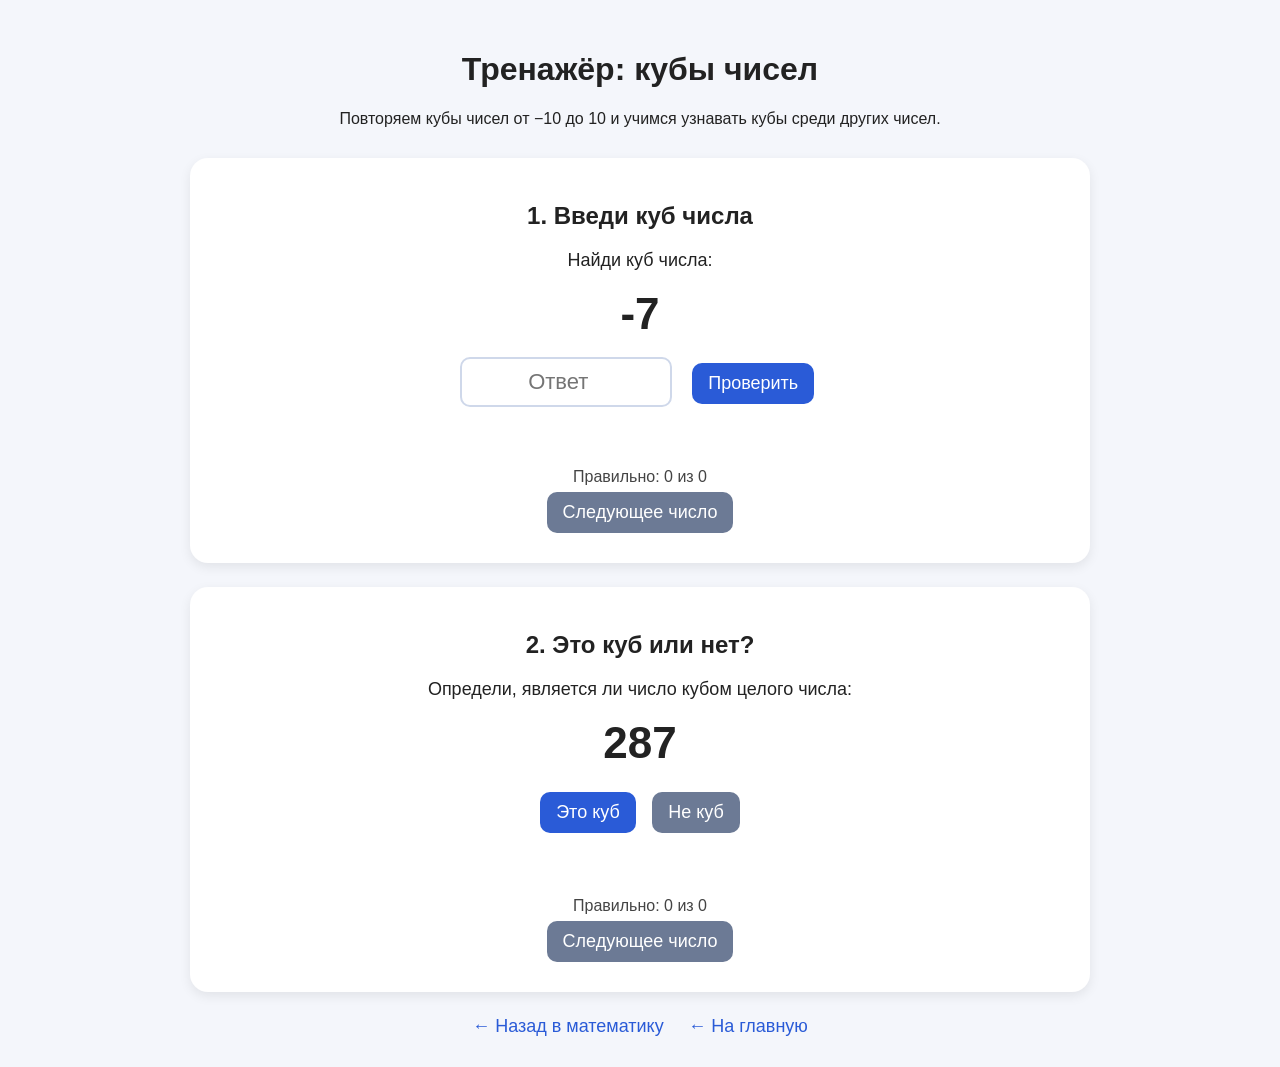
==== math/cubes.html @ 2a04d63e "Create cubes.html" ====
<!DOCTYPE html>
<html lang="ru">
<head>
  <meta charset="UTF-8" />
  <meta name="viewport" content="width=device-width, initial-scale=1.0" />
  <title>Тренажёр: кубы чисел</title>
  <link rel="stylesheet" href="../style.css" />
  <style>
    .wrapper {
      max-width: 900px;
      margin: 0 auto;
    }

    .trainer-box {
      background: white;
      border-radius: 18px;
      box-shadow: 0 4px 12px rgba(0,0,0,0.08);
      padding: 24px;
      margin: 24px 0;
      text-align: center;
    }

    .big-number {
      font-size: 44px;
      font-weight: bold;
      margin: 18px 0;
    }

    .subtitle {
      font-size: 18px;
      margin-bottom: 10px;
    }

    input[type="number"] {
      font-size: 22px;
      padding: 10px 14px;
      width: 180px;
      border: 2px solid #cfd8ea;
      border-radius: 10px;
      text-align: center;
      margin-right: 10px;
    }

    button {
      font-size: 18px;
      padding: 10px 16px;
      border: none;
      border-radius: 10px;
      cursor: pointer;
      background: #2a5bd7;
      color: white;
      margin: 6px;
    }

    button:hover {
      opacity: 0.92;
    }

    .secondary-btn {
      background: #6c7a95;
    }

    .answer-buttons {
      margin-top: 16px;
    }

    .feedback {
      font-size: 20px;
      margin-top: 16px;
      min-height: 32px;
      font-weight: 600;
    }

    .small-text {
      color: #555;
      font-size: 15px;
    }

    .nav-links {
      margin-top: 24px;
    }

    .nav-links a {
      margin: 0 10px;
      font-size: 18px;
    }

    .stats {
      margin-top: 10px;
      font-size: 16px;
      color: #444;
    }
  </style>
</head>
<body>
  <div class="wrapper">
    <header>
      <h1>Тренажёр: кубы чисел</h1>
      <p>Повторяем кубы чисел от −10 до 10 и учимся узнавать кубы среди других чисел.</p>
    </header>

    <main>
      <section class="trainer-box">
        <h2>1. Введи куб числа</h2>
        <p class="subtitle">Найди куб числа:</p>
        <div id="cubeTaskNumber" class="big-number">3</div>

        <div>
          <input type="number" id="cubeAnswerInput" placeholder="Ответ" />
          <button onclick="checkCubeAnswer()">Проверить</button>
        </div>

        <div id="cubeFeedback" class="feedback"></div>
        <div id="cubeStats" class="stats"></div>

        <div>
          <button class="secondary-btn" onclick="nextCubeTask()">Следующее число</button>
        </div>
      </section>

      <section class="trainer-box">
        <h2>2. Это куб или нет?</h2>
        <p class="subtitle">Определи, является ли число кубом целого числа:</p>
        <div id="recognitionNumber" class="big-number">125</div>

        <div class="answer-buttons">
          <button onclick="checkRecognition(true)">Это куб</button>
          <button class="secondary-btn" onclick="checkRecognition(false)">Не куб</button>
        </div>

        <div id="recognitionFeedback" class="feedback"></div>
        <div id="recognitionStats" class="stats"></div>

        <div>
          <button class="secondary-btn" onclick="nextRecognitionTask()">Следующее число</button>
        </div>
      </section>

      <div class="nav-links">
        <a href="index.html">← Назад в математику</a>
        <a href="../index.html">← На главную</a>
      </div>
    </main>
  </div>

  <script>
    // ===== ТРЕНАЖЁР 1: ВВЕСТИ КУБ =====
    let currentCubeNumber = 0;
    let cubeAttempts = 0;
    let cubeCorrect = 0;
    let cubeTotal = 0;

    function randomInt(min, max) {
      return Math.floor(Math.random() * (max - min + 1)) + min;
    }

    function nextCubeTask() {
      currentCubeNumber = randomInt(-10, 10);
      cubeAttempts = 0;

      document.getElementById("cubeTaskNumber").textContent = currentCubeNumber;
      document.getElementById("cubeAnswerInput").value = "";
      document.getElementById("cubeFeedback").textContent = "";
      updateCubeStats();
    }

    function checkCubeAnswer() {
      const input = document.getElementById("cubeAnswerInput");
      const feedback = document.getElementById("cubeFeedback");
      const userAnswer = Number(input.value);
      const correctAnswer = currentCubeNumber ** 3;

      if (input.value.trim() === "") {
        feedback.textContent = "Введи ответ.";
        return;
      }

      cubeAttempts++;

      if (userAnswer === correctAnswer) {
        feedback.textContent = "Верно!";
        cubeCorrect++;
        cubeTotal++;
        updateCubeStats();
      } else if (cubeAttempts === 1) {
        feedback.textContent = "Неверно. Попробуй ещё раз.";
      } else {
        feedback.textContent = `Неверно. Правильный ответ: ${correctAnswer}.`;
        cubeTotal++;
        updateCubeStats();
      }
    }

    function updateCubeStats() {
      document.getElementById("cubeStats").textContent =
        `Правильно: ${cubeCorrect} из ${cubeTotal}`;
    }

    // ===== ТРЕНАЖЁР 2: УЗНАТЬ КУБ =====
    let currentRecognitionNumber = 0;
    let recognitionCorrect = 0;
    let recognitionTotal = 0;

    function isPerfectCube(n) {
      const root = Math.round(Math.cbrt(n));
      return root ** 3 === n;
    }

    function nextRecognitionTask() {
      currentRecognitionNumber = randomInt(-1000, 1000);
      document.getElementById("recognitionNumber").textContent = currentRecognitionNumber;
      document.getElementById("recognitionFeedback").textContent = "";
      updateRecognitionStats();
    }

    function checkRecognition(userThinksCube) {
      const feedback = document.getElementById("recognitionFeedback");
      const reallyCube = isPerfectCube(currentRecognitionNumber);

      recognitionTotal++;

      if (userThinksCube === reallyCube) {
        recognitionCorrect++;
        if (reallyCube) {
          const root = Math.round(Math.cbrt(currentRecognitionNumber));
          feedback.textContent = `Верно! ${currentRecognitionNumber} = ${root}³`;
        } else {
          feedback.textContent = `Верно! ${currentRecognitionNumber} не является кубом целого числа.`;
        }
      } else {
        if (reallyCube) {
          const root = Math.round(Math.cbrt(currentRecognitionNumber));
          feedback.textContent = `Неверно. Это куб: ${currentRecognitionNumber} = ${root}³`;
        } else {
          feedback.textContent = `Неверно. ${currentRecognitionNumber} не является кубом целого числа.`;
        }
      }

      updateRecognitionStats();
    }

    function updateRecognitionStats() {
      document.getElementById("recognitionStats").textContent =
        `Правильно: ${recognitionCorrect} из ${recognitionTotal}`;
    }

    // Запуск
    nextCubeTask();
    nextRecognitionTask();

    // Enter для первого задания
    document.getElementById("cubeAnswerInput").addEventListener("keydown", function(event) {
      if (event.key === "Enter") {
        checkCubeAnswer();
      }
    });
  </script>
</body>
</html>
---- style.css ----
body {
  font-family: Arial, sans-serif;
  margin: 0;
  padding: 30px;
  background: #f4f6fb;
  color: #222;
  text-align: center;
}

header {
  margin-bottom: 30px;
}

.cards {
  display: flex;
  justify-content: center;
  gap: 20px;
  flex-wrap: wrap;
}

.card {
  display: inline-block;
  padding: 20px 30px;
  background: white;
  border-radius: 16px;
  text-decoration: none;
  color: #222;
  font-size: 20px;
  font-weight: bold;
  box-shadow: 0 4px 12px rgba(0,0,0,0.1);
  transition: 0.2s;
}

.card:hover {
  transform: translateY(-4px);
  background: #eaf0ff;
}

a {
  color: #2a5bd7;
  text-decoration: none;
}

a:hover {
  text-decoration: underline;
}
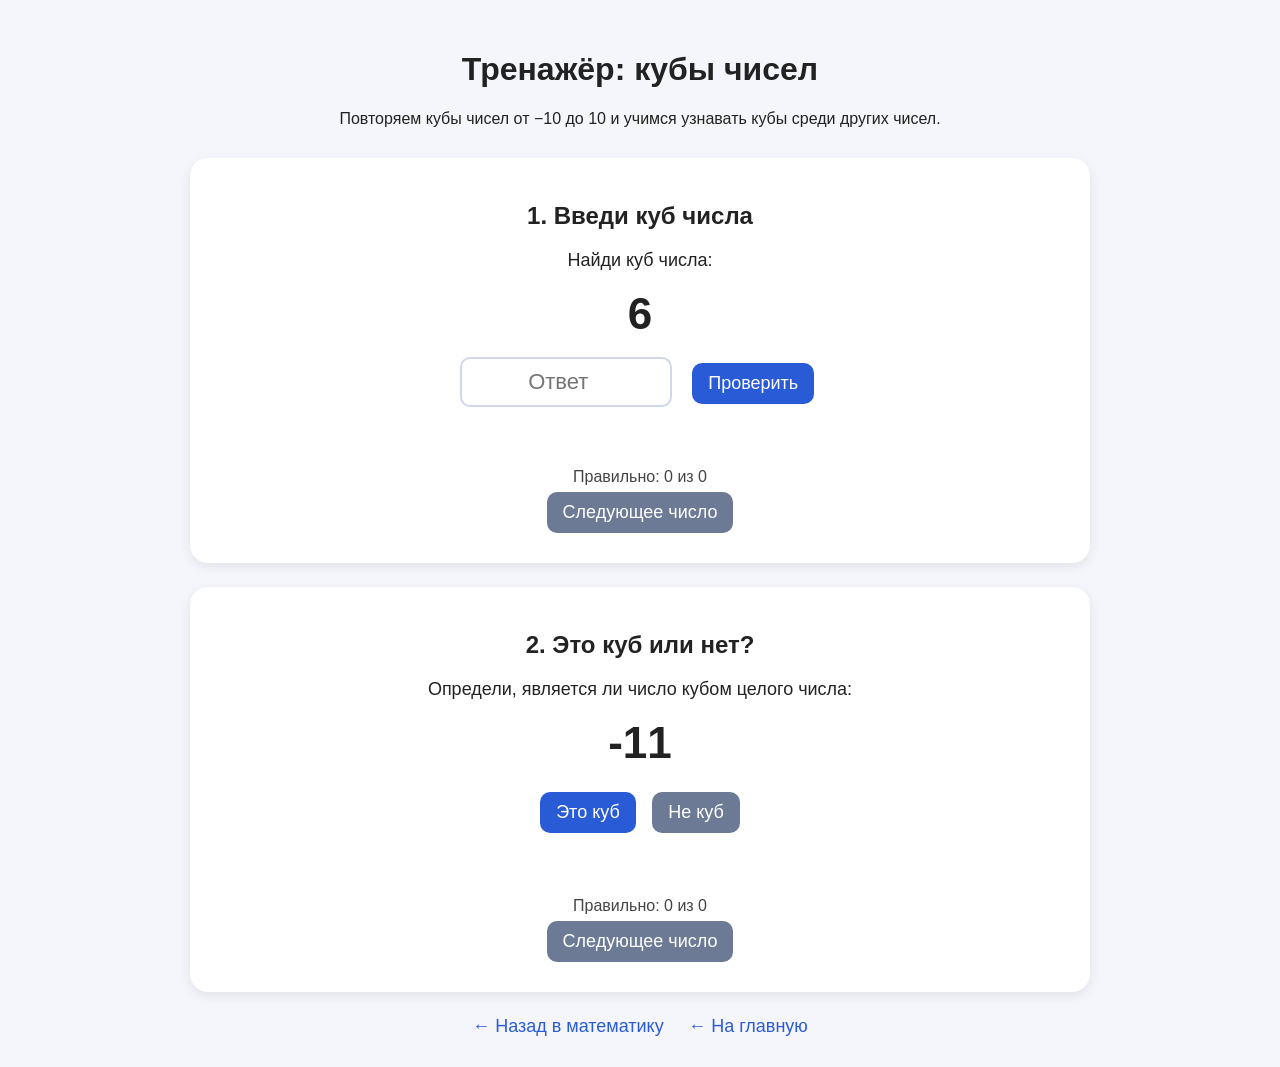
==== commit c89ceb22: "Update cubes.html" ====
--- a/math/cubes.html
+++ b/math/cubes.html
@@ -207,7 +207,7 @@
     }
 
     function nextRecognitionTask() {
-      currentRecognitionNumber = randomInt(-1000, 1000);
+      currentRecognitionNumber = randomInt(-200, 200);
       document.getElementById("recognitionNumber").textContent = currentRecognitionNumber;
       document.getElementById("recognitionFeedback").textContent = "";
       updateRecognitionStats();
